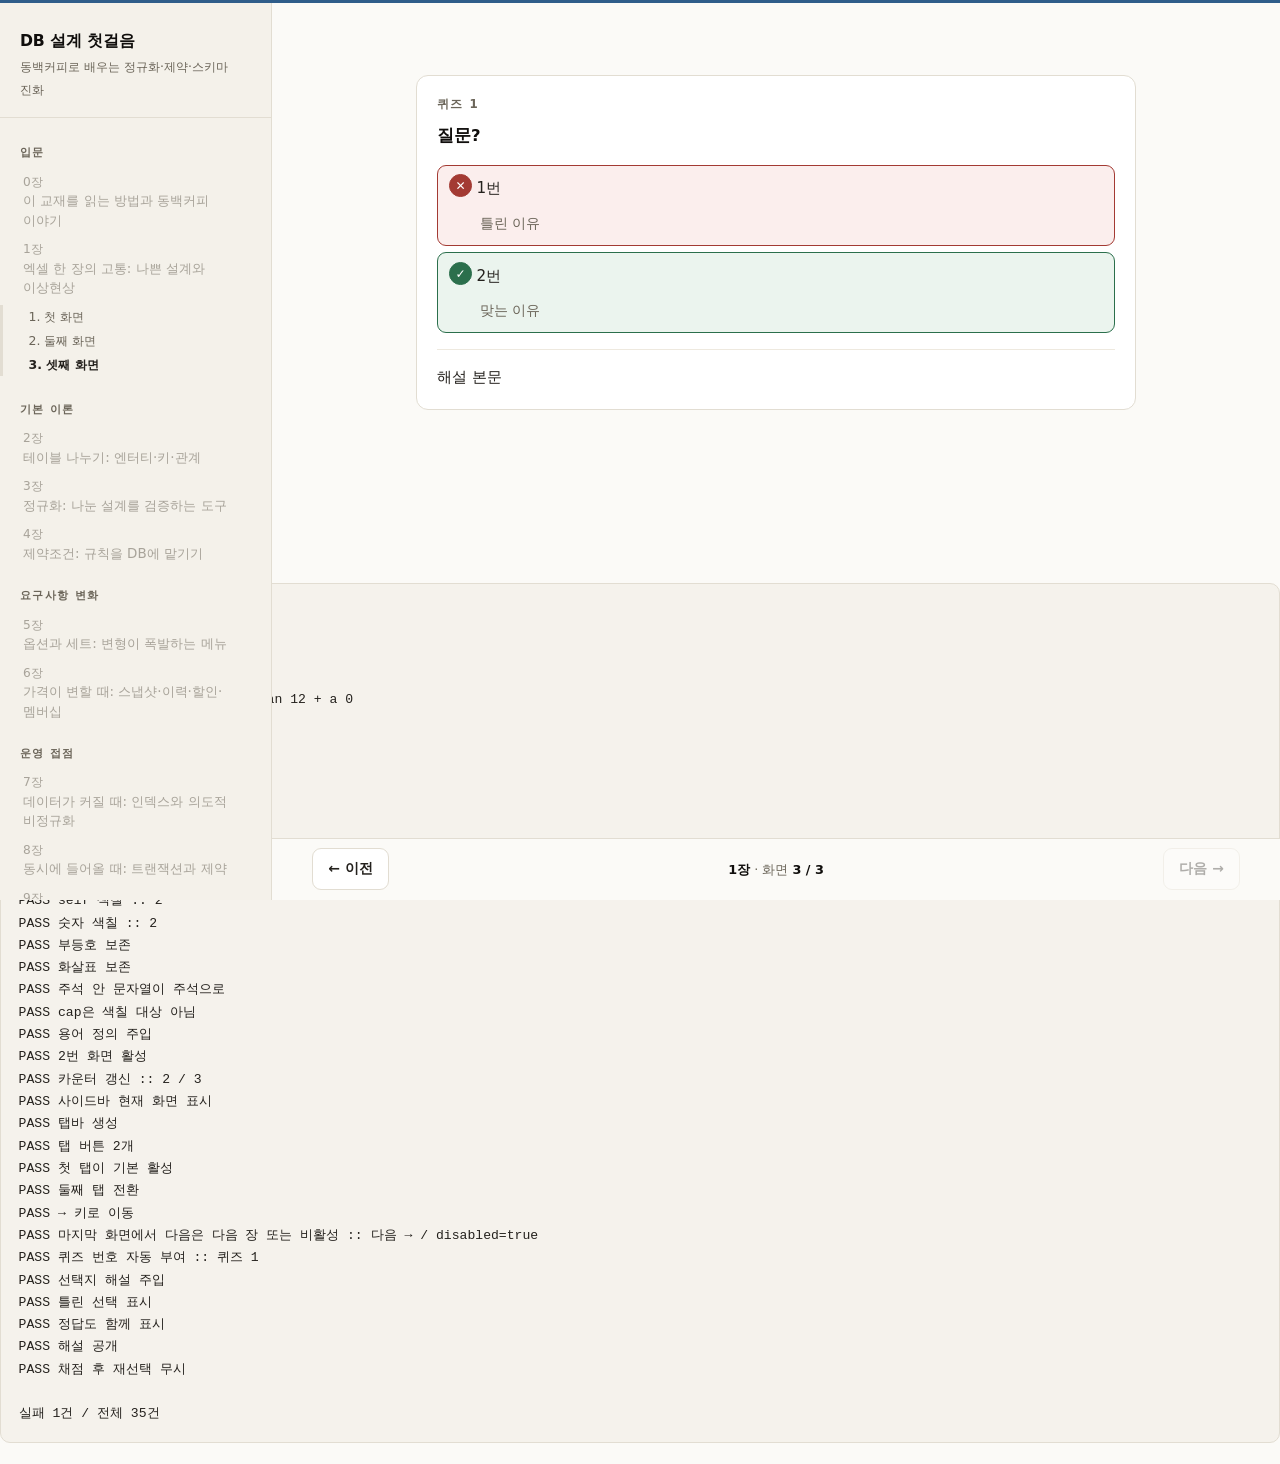
==== authoring/_smoke.html @ 300b26ea "교재 골격 추가와 3장 요약표 계획 반영 - docs/assets: textbook-html 런타임. book.js 다섯 블록을 교재에 맞게 수정   (제목, 목차 BOOK, 진도" ====
<!DOCTYPE html>
<html lang="ko" data-chapter="ch01">
<head>
<meta charset="utf-8">
<title>smoke — 런타임 점검</title>
<link rel="stylesheet" href="../docs/assets/book.css">
</head>
<body>
<main id="book"><div class="inner">
  <section class="screen" data-title="첫 화면">
    <h1>첫 화면</h1>
    <p>점선 용어 <span class="term" data-term="_smoke">용어</span> 확인.</p>
<pre><span class="cap"># cap.py</span><code>def place(self, x: int) -&gt; None:
    # 주석 "가짜문자열" 아님
    if x &lt; 3000:
        raise ValueError("안됨")
    self.total = 1_000
</code></pre>
  </section>
  <section class="screen" data-title="둘째 화면">
    <h2>둘째</h2>
    <div class="tabs">
      <div class="tab" data-label="Before"><p>before 내용</p></div>
      <div class="tab" data-label="After"><p>after 내용</p></div>
    </div>
  </section>
  <section class="screen" data-title="셋째 화면">
    <div class="quiz" data-answer="2">
      <p class="q">질문?</p>
      <ol class="options">
        <li data-why="틀린 이유">1번</li>
        <li data-why="맞는 이유">2번</li>
      </ol>
      <div class="explain"><p>해설 본문</p></div>
    </div>
  </section>
</div></main>
<script src="../docs/assets/book.js"></script>
<script>
window.addEventListener('load', function () {
  var out = [];
  function ok(name, cond, extra) { out.push((cond ? 'PASS ' : 'FAIL ') + name + (extra ? ' :: ' + extra : '')); }

  var screens = document.querySelectorAll('.screen');
  var toc = document.getElementById('toc');
  var nav = document.getElementById('nav');

  ok('사이드바 생성', !!toc);
  ok('목차에 장이 나열됨', toc && toc.querySelectorAll('.ch').length >= 1, toc ? toc.querySelectorAll('.ch').length + '개' : '-');
  ok('현재 장 표시', !!toc.querySelector('a.ch.here'));
  ok('화면 목차 3개', toc.querySelectorAll('ol.screens > li').length === 3);
  ok('집필 전 장은 링크가 아님', toc.querySelectorAll('span.ch').length + toc.querySelectorAll('a.ch').length === toc.querySelectorAll('.ch').length, 'span ' + toc.querySelectorAll('span.ch').length + ' + a ' + toc.querySelectorAll('a.ch').length);

  ok('첫 화면만 활성', screens[0].classList.contains('is-active') && !screens[1].classList.contains('is-active'));
  ok('화면 카운터', nav.querySelector('.cnt').textContent === '1 / 3', nav.querySelector('.cnt').textContent);
  ok('진행률 33%', document.querySelector('#progress > i').style.width.indexOf('33.3') === 0, document.querySelector('#progress > i').style.width);
  ok('첫 화면의 이전 버튼', /^←/.test(nav.querySelector('#prev').textContent), nav.querySelector('#prev').textContent);

  // 코드 하이라이팅
  var code = document.querySelector('pre > code');
  ok('키워드 색칠', code.querySelectorAll('.tok-kw').length >= 3, code.querySelectorAll('.tok-kw').length);
  ok('주석 색칠', code.querySelectorAll('.tok-com').length === 1, code.querySelectorAll('.tok-com').length);
  ok('문자열 색칠', code.querySelectorAll('.tok-str').length === 1, code.querySelectorAll('.tok-str').length);
  ok('def 이름 색칠', code.querySelector('.tok-fn') && code.querySelector('.tok-fn').textContent === 'place');
  ok('self 색칠', code.querySelectorAll('.tok-self').length === 2, code.querySelectorAll('.tok-self').length);
  ok('숫자 색칠', code.querySelectorAll('.tok-num').length >= 2, code.querySelectorAll('.tok-num').length);
  ok('부등호 보존', code.textContent.indexOf('x < 3000') > -1);
  ok('화살표 보존', code.textContent.indexOf('-> None') > -1);
  ok('주석 안 문자열이 주석으로', code.querySelector('.tok-com').textContent.indexOf('가짜문자열') > -1);
  ok('cap은 색칠 대상 아님', document.querySelector('pre > .cap').querySelectorAll('span').length === 0);

  // 용어 툴팁
  var term = document.querySelector('.term');
  ok('용어 정의 주입', (term.getAttribute('data-def') || '').indexOf('스모크 점검용') > -1);

  // 다음 화면 이동
  nav.querySelector('#next').click();
  ok('2번 화면 활성', screens[1].classList.contains('is-active') && !screens[0].classList.contains('is-active'));
  ok('카운터 갱신', nav.querySelector('.cnt').textContent === '2 / 3', nav.querySelector('.cnt').textContent);
  ok('사이드바 현재 화면 표시', toc.querySelectorAll('ol.screens > li')[1].classList.contains('on'));

  // 탭
  var tabs = document.querySelector('.tabs');
  ok('탭바 생성', !!tabs.querySelector('.tabbar'));
  ok('탭 버튼 2개', tabs.querySelectorAll('.tabbar button').length === 2);
  ok('첫 탭이 기본 활성', tabs.querySelectorAll('.tab')[0].classList.contains('on'));
  tabs.querySelectorAll('.tabbar button')[1].click();
  ok('둘째 탭 전환', tabs.querySelectorAll('.tab')[1].classList.contains('on') && !tabs.querySelectorAll('.tab')[0].classList.contains('on'));

  // 키보드
  document.dispatchEvent(new KeyboardEvent('keydown', { key: 'ArrowRight', bubbles: true }));
  ok('→ 키로 이동', screens[2].classList.contains('is-active'));
  ok('마지막 화면에서 다음은 다음 장 또는 비활성', nav.querySelector('#next').disabled || nav.querySelector('#next').textContent !== '다음 →', nav.querySelector('#next').textContent + ' / disabled=' + nav.querySelector('#next').disabled);

  // 퀴즈 (틀린 답 선택)
  var quiz = document.querySelector('.quiz');
  var opts = quiz.querySelectorAll('ol.options > li');
  ok('퀴즈 번호 자동 부여', quiz.querySelector('.qn').textContent === '퀴즈 1', quiz.querySelector('.qn').textContent);
  ok('선택지 해설 주입', opts[0].querySelector('.why').textContent === '틀린 이유');
  opts[0].click();
  ok('틀린 선택 표시', opts[0].classList.contains('pick-bad'));
  ok('정답도 함께 표시', opts[1].classList.contains('pick-good'));
  ok('해설 공개', quiz.classList.contains('done'));
  opts[1].click();
  ok('채점 후 재선택 무시', !opts[1].classList.contains('picked') || opts[1].classList.contains('pick-good'));

  var box = document.createElement('pre');
  box.id = 'test-out';
  box.textContent = out.join('\n') + '\n\n실패 ' + out.filter(function (l) { return l.indexOf('FAIL') === 0; }).length + '건 / 전체 ' + out.length + '건';
  document.body.appendChild(box);
});
</script>
</body>
</html>
---- docs/assets/book.css ----
/* 학습 교재 공통 스타일 — textbook-html 스킬 동봉본
   - 외부 폰트/CDN 의존 없음 (file:// 로 열려야 한다)
   - 라이트/다크 자동 전환
   - 교재마다 고칠 것이 없다. 색을 바꾸려면 아래 :root 변수만 만진다. */

:root {
  --bg: #fbfaf7;
  --bg-soft: #f4f1ea;
  --card: #ffffff;
  --fg: #24211d;
  --fg-strong: #100e0c;
  --muted: #6b6559;
  --rule: #e2ddd2;
  --rule-soft: #eee9df;
  --accent: #2f5d8a;
  --accent-bg: #eaf1f8;
  --warn: #a8571b;
  --warn-bg: #fbf1e6;
  --good: #2b6f4c;
  --good-bg: #ebf4ee;
  --bad: #a33a33;
  --bad-bg: #fbeeed;
  --code-bg: #f5f2ec;
  --code-fg: #2b2721;
  --shadow: 0 1px 2px rgba(0,0,0,.05), 0 8px 24px rgba(0,0,0,.05);

  --c-kw: #9c2f6f;
  --c-str: #2f6f4a;
  --c-com: #8d8579;
  --c-num: #a8571b;
  --c-fn: #2f5d8a;
  --c-dec: #7a5aa8;
  --c-self: #a33a33;
  --hl-bg: rgba(168,87,27,.16);

  --sidebar: 17rem;
  --measure: 45rem;
}

@media (prefers-color-scheme: dark) {
  :root {
    --bg: #16171a;
    --bg-soft: #1b1d21;
    --card: #1e2024;
    --fg: #e3e0da;
    --fg-strong: #f5f3ef;
    --muted: #9b968d;
    --rule: #2e3237;
    --rule-soft: #262a2e;
    --accent: #7fb3e0;
    --accent-bg: #1b2a38;
    --warn: #dda15e;
    --warn-bg: #322a1e;
    --good: #7ac496;
    --good-bg: #1d2c24;
    --bad: #e08b84;
    --bad-bg: #33211f;
    --code-bg: #191b1e;
    --code-fg: #d8d5cf;
    --shadow: 0 1px 2px rgba(0,0,0,.3), 0 8px 24px rgba(0,0,0,.3);

    --c-kw: #e089b8;
    --c-str: #8fcfa5;
    --c-com: #7d7a72;
    --c-num: #dda15e;
    --c-fn: #8fbce8;
    --c-dec: #bfa2e8;
    --c-self: #e08b84;
    --hl-bg: rgba(221,161,94,.20);
  }
}

* { box-sizing: border-box; }

html { scroll-behavior: smooth; }

body {
  margin: 0;
  background: var(--bg);
  color: var(--fg);
  font-family: "Segoe UI", -apple-system, "Malgun Gothic", "맑은 고딕", system-ui, sans-serif;
  font-size: 16.5px;
  line-height: 1.85;
  word-break: keep-all;
  overflow-wrap: break-word;
  -webkit-font-smoothing: antialiased;
}

/* ── 진행률 바 ─────────────────────────────────────── */
#progress {
  position: fixed; top: 0; left: 0; right: 0; height: 3px;
  background: var(--rule-soft); z-index: 50;
}
#progress > i {
  display: block; height: 100%; width: 0;
  background: var(--accent); transition: width .25s ease;
}

/* ── 사이드바 목차 ─────────────────────────────────── */
#toc {
  position: fixed; top: 0; bottom: 0; left: 0; width: var(--sidebar);
  background: var(--bg-soft); border-right: 1px solid var(--rule);
  overflow-y: auto; padding: 1.6rem 0 3rem; z-index: 40;
}
#toc .brand {
  display: block; padding: 0 1.25rem 1rem; margin-bottom: .5rem;
  border-bottom: 1px solid var(--rule); text-decoration: none; color: inherit;
}
#toc .brand b { display: block; font-size: .98rem; letter-spacing: -.01em; }
#toc .brand span { display: block; font-size: .78rem; color: var(--muted); }
#toc .part {
  padding: 1.1rem 1.25rem .25rem; font-size: .7rem; font-weight: 700;
  letter-spacing: .12em; color: var(--muted); text-transform: uppercase;
}
#toc a.ch, #toc span.ch {
  display: block; padding: .34rem 1.25rem .34rem 1.25rem;
  font-size: .84rem; line-height: 1.45; text-decoration: none;
  color: var(--fg); border-left: 3px solid transparent;
}
#toc a.ch:hover { background: var(--card); }
#toc a.ch.here { border-left-color: var(--accent); background: var(--card); font-weight: 700; }
#toc span.ch { color: var(--muted); opacity: .55; cursor: default; }
#toc .ch em { font-style: normal; color: var(--muted); font-size: .76rem; display: block; }
#toc a.ch.here em { color: var(--accent); }
#toc .ch .tick { color: var(--good); font-weight: 700; }
#toc ol.screens {
  list-style: none; margin: .1rem 0 .4rem; padding: 0 1.25rem 0 1.6rem;
  border-left: 3px solid var(--rule);
}
#toc ol.screens li { margin: 0; }
#toc ol.screens button {
  display: block; width: 100%; text-align: left; background: none; border: 0;
  padding: .2rem 0; font: inherit; font-size: .78rem; line-height: 1.4;
  color: var(--muted); cursor: pointer;
}
#toc ol.screens button:hover { color: var(--accent); }
#toc ol.screens li.on button { color: var(--fg); font-weight: 700; }

#toc-toggle {
  display: none; position: fixed; top: .7rem; left: .7rem; z-index: 60;
  background: var(--card); color: var(--fg); border: 1px solid var(--rule);
  border-radius: 8px; width: 2.4rem; height: 2.4rem; font-size: 1.1rem;
  cursor: pointer; box-shadow: var(--shadow);
}

/* ── 본문 ──────────────────────────────────────────── */
#book {
  margin-left: var(--sidebar);
  padding: 3.2rem 2.5rem 8rem;
  display: flex; justify-content: center;
}
#book > .inner { width: 100%; max-width: var(--measure); }

.screen { display: none; animation: fade .22s ease; }
.screen.is-active { display: block; }
@keyframes fade { from { opacity: 0; transform: translateY(4px); } to { opacity: 1; transform: none; } }

.kicker {
  font-size: .74rem; font-weight: 700; letter-spacing: .14em;
  text-transform: uppercase; color: var(--accent); margin: 0 0 .5rem;
}

h1 {
  font-size: 1.95rem; line-height: 1.3; letter-spacing: -.02em;
  margin: .2rem 0 1.2rem; color: var(--fg-strong); font-weight: 800;
}
h2 {
  font-size: 1.42rem; line-height: 1.4; letter-spacing: -.015em;
  margin: 0 0 1rem; color: var(--fg-strong); font-weight: 800;
}
h3 {
  font-size: 1.06rem; margin: 2rem 0 .6rem; color: var(--fg-strong);
  font-weight: 700; letter-spacing: -.01em;
}
h2 + h3 { margin-top: 1.4rem; }

p { margin: 0 0 1.1rem; }
.lead { font-size: 1.1rem; color: var(--muted); margin-bottom: 1.6rem; }
strong, b { color: var(--fg-strong); font-weight: 700; }
a { color: var(--accent); }

ul, ol { margin: 0 0 1.1rem; padding-left: 1.4rem; }
li { margin: .3rem 0; }
li > ul, li > ol { margin: .3rem 0; }

hr { border: 0; border-top: 1px solid var(--rule); margin: 2rem 0; }

blockquote {
  margin: 1.4rem 0; padding: .2rem 0 .2rem 1.2rem;
  border-left: 3px solid var(--rule); color: var(--muted);
}
blockquote p:last-child { margin-bottom: 0; }

/* 대화 재현 */
.dialog { margin: 1.4rem 0; }
.dialog .line { display: flex; gap: .75rem; margin: .5rem 0; }
.dialog .who {
  flex: 0 0 5.2rem; text-align: right; font-size: .82rem;
  font-weight: 700; color: var(--accent); padding-top: .18rem;
}
.dialog .say {
  background: var(--card); border: 1px solid var(--rule); border-radius: 10px;
  padding: .5rem .8rem; font-size: .95rem; flex: 1;
}
.dialog .say p { margin: 0; }

/* 강조 상자 */
.box {
  margin: 1.5rem 0; padding: 1rem 1.15rem; border-radius: 10px;
  border: 1px solid var(--rule); background: var(--card);
  font-size: .96rem;
}
.box > :last-child { margin-bottom: 0; }
.box .box-t {
  font-size: .76rem; font-weight: 700; letter-spacing: .1em;
  text-transform: uppercase; margin: 0 0 .45rem; color: var(--muted);
}
.box.note { border-left: 4px solid var(--accent); background: var(--accent-bg); }
.box.note .box-t { color: var(--accent); }
.box.warn { border-left: 4px solid var(--warn); background: var(--warn-bg); }
.box.warn .box-t { color: var(--warn); }
.box.good { border-left: 4px solid var(--good); background: var(--good-bg); }
.box.good .box-t { color: var(--good); }
.box.bad  { border-left: 4px solid var(--bad); background: var(--bad-bg); }
.box.bad .box-t { color: var(--bad); }

/* "9장에서 다시 볼 문제" 표시 */
.later {
  display: inline-flex; align-items: center; gap: .35rem;
  font-size: .78rem; font-weight: 700; color: var(--warn);
  background: var(--warn-bg); border: 1px dashed var(--warn);
  border-radius: 999px; padding: .1rem .6rem; white-space: nowrap;
}

/* 접히는 상자 */
details.fold {
  margin: 1.4rem 0; border: 1px solid var(--rule); border-radius: 10px;
  background: var(--card); overflow: hidden;
}
details.fold > summary {
  cursor: pointer; padding: .7rem 1rem; font-size: .9rem; font-weight: 700;
  color: var(--accent); list-style: none; display: flex; gap: .5rem; align-items: center;
}
details.fold > summary::-webkit-details-marker { display: none; }
details.fold > summary::before { content: "▸"; font-size: .8rem; }
details.fold[open] > summary::before { content: "▾"; }
details.fold > summary:hover { background: var(--bg-soft); }
details.fold .fold-body { padding: 0 1rem 1rem; font-size: .95rem; border-top: 1px solid var(--rule-soft); padding-top: .9rem; }
details.fold .fold-body > :last-child { margin-bottom: 0; }
details.fold.answer > summary { color: var(--good); }

/* 코드 */
pre {
  margin: 1.3rem 0; padding: 1rem 1.1rem; background: var(--code-bg);
  border: 1px solid var(--rule); border-radius: 10px;
  overflow-x: auto; font-size: .82rem; line-height: 1.7;
}
pre code, code {
  font-family: Consolas, "D2Coding", "Cascadia Mono", ui-monospace, monospace;
  color: var(--code-fg);
}
:not(pre) > code {
  background: var(--code-bg); border: 1px solid var(--rule-soft);
  border-radius: 5px; padding: .05em .35em; font-size: .88em;
  word-break: keep-all; overflow-wrap: break-word;
}
pre .cap {
  display: block; font-family: inherit; color: var(--muted);
  font-size: .95em; margin-bottom: .5rem;
}
.tok-kw { color: var(--c-kw); }
.tok-str { color: var(--c-str); }
.tok-com { color: var(--c-com); font-style: italic; }
.tok-num { color: var(--c-num); }
.tok-fn { color: var(--c-fn); font-weight: 600; }
.tok-dec { color: var(--c-dec); }
.tok-self { color: var(--c-self); }
.hl { background: var(--hl-bg); border-radius: 3px; padding: .05em .2em; font-weight: 700; }

/* 코드 해설: 번호 붙은 주석 목록 */
ol.notes {
  list-style: none; padding-left: 0; counter-reset: note; margin: 1rem 0 1.5rem;
}
ol.notes > li {
  counter-increment: note; position: relative;
  padding-left: 2.2rem; margin: .6rem 0; font-size: .95rem;
}
ol.notes > li::before {
  content: counter(note); position: absolute; left: 0; top: .28rem;
  width: 1.55rem; height: 1.55rem; border-radius: 50%;
  background: var(--accent-bg); color: var(--accent); border: 1px solid var(--accent);
  display: grid; place-items: center; font-size: .72rem; font-weight: 700;
}
ol.notes .ln {
  display: inline-block; min-width: 3.6rem; font-weight: 700; color: var(--accent);
  font-family: Consolas, "D2Coding", ui-monospace, monospace; font-size: .84rem;
}
ol.notes > li > p { margin: .2rem 0 0; }
ol.notes > li > p:first-child { margin-top: 0; }

figure.code-cap { margin: 1.3rem 0; }
figure.code-cap pre { margin: 0 0 .4rem; }
figure.code-cap figcaption { font-size: .82rem; color: var(--muted); text-align: left; }

/* Before / After 탭 */
.tabs { margin: 1.4rem 0; border: 1px solid var(--rule); border-radius: 10px; overflow: hidden; }
.tabs .tabbar { display: flex; background: var(--bg-soft); border-bottom: 1px solid var(--rule); }
.tabs .tabbar button {
  flex: 1; padding: .6rem .8rem; background: none; border: 0; cursor: pointer;
  font: inherit; font-size: .85rem; font-weight: 700; color: var(--muted);
  border-bottom: 2px solid transparent;
}
.tabs .tabbar button.on { color: var(--accent); border-bottom-color: var(--accent); background: var(--card); }
.tabs .tab { display: none; padding: .1rem 1rem 1rem; }
.tabs .tab.on { display: block; }
.tabs .tab pre { background: transparent; border: 0; padding: 1rem 0 0; }

/* 표 */
.table-wrap { overflow-x: auto; margin: 1.4rem 0; }
table { border-collapse: collapse; width: 100%; font-size: .9rem; }
th, td { border: 1px solid var(--rule); padding: .5rem .7rem; text-align: left; vertical-align: top; }
th { background: var(--bg-soft); font-weight: 700; color: var(--fg-strong); }

/* 용어 툴팁 */
.term {
  border-bottom: 1px dashed var(--accent); cursor: help;
  position: relative; font-weight: 600;
}
.term::after {
  content: attr(data-def);
  position: absolute; left: 0; top: calc(100% + .4rem); z-index: 30;
  width: max-content; max-width: 20rem;
  background: var(--fg-strong); color: var(--bg);
  font-size: .8rem; font-weight: 400; line-height: 1.6;
  padding: .5rem .7rem; border-radius: 8px;
  opacity: 0; pointer-events: none; transition: opacity .15s;
  box-shadow: var(--shadow); white-space: normal;
}
.term:hover::after, .term:focus::after { opacity: 1; }

/* 다이어그램 */
figure.fig { margin: 1.6rem 0; text-align: center; }
figure.fig svg { max-width: 100%; height: auto; }
figure.fig figcaption { font-size: .82rem; color: var(--muted); margin-top: .5rem; }
.svg-fg { fill: var(--fg); }
.svg-muted { fill: var(--muted); }
.svg-line { stroke: var(--rule); fill: none; }

/* 핵심 요약 / 과제 */
.summary { margin: 2rem 0 1.5rem; padding: 1.1rem 1.25rem; border-radius: 12px;
  background: var(--bg-soft); border: 1px solid var(--rule); }
.summary h3 { margin: 0 0 .6rem; font-size: .95rem; }
.summary ol { margin: 0; padding-left: 1.3rem; font-size: .96rem; }

.task { margin: 1.6rem 0; padding: 1.1rem 1.25rem; border-radius: 12px;
  border: 2px solid var(--accent); background: var(--card); }
.task h3 { margin: 0 0 .5rem; font-size: .98rem; color: var(--accent); }
.task > :last-child { margin-bottom: 0; }

/* 퀴즈 */
.quiz {
  margin: 1.5rem 0; padding: 1.1rem 1.25rem; border-radius: 12px;
  border: 1px solid var(--rule); background: var(--card);
}
.quiz .qn { font-size: .74rem; font-weight: 700; letter-spacing: .12em;
  text-transform: uppercase; color: var(--muted); margin: 0 0 .35rem; }
.quiz .q { font-weight: 700; color: var(--fg-strong); margin: 0 0 .8rem; }
.quiz ol.options { list-style: none; margin: 0; padding: 0; counter-reset: opt; }
.quiz ol.options li {
  counter-increment: opt; margin: .4rem 0; padding: .55rem .8rem .55rem 2.4rem;
  border: 1px solid var(--rule); border-radius: 9px; cursor: pointer;
  position: relative; font-size: .95rem; background: var(--bg);
  transition: background .12s, border-color .12s;
}
.quiz ol.options li::before {
  content: counter(opt); position: absolute; left: .7rem; top: .55rem;
  width: 1.3rem; height: 1.3rem; border-radius: 50%; background: var(--bg-soft);
  border: 1px solid var(--rule); font-size: .76rem; font-weight: 700;
  display: grid; place-items: center; color: var(--muted);
}
.quiz ol.options li:hover { border-color: var(--accent); }
.quiz.done ol.options li { cursor: default; }
.quiz.done ol.options li:hover { border-color: var(--rule); }
.quiz ol.options li.pick-good { border-color: var(--good); background: var(--good-bg); }
.quiz ol.options li.pick-good::before { content: "✓"; background: var(--good); color: #fff; border-color: var(--good); }
.quiz ol.options li.pick-bad { border-color: var(--bad); background: var(--bad-bg); }
.quiz ol.options li.pick-bad::before { content: "✕"; background: var(--bad); color: #fff; border-color: var(--bad); }
.quiz .why {
  display: none; margin-top: .45rem; padding-left: .2rem;
  font-size: .88rem; color: var(--muted);
}
.quiz ol.options li.picked .why { display: block; }
.quiz .explain {
  display: none; margin-top: 1rem; padding-top: .9rem;
  border-top: 1px solid var(--rule-soft); font-size: .93rem;
}
.quiz.done .explain { display: block; }
.quiz .explain > :last-child { margin-bottom: 0; }
.quiz .explain b.lbl { color: var(--accent); }

/* 표지 (index.html) */
.cover { max-width: 52rem; margin: 0 auto; padding: 4rem 2rem 6rem; }
.cover .title { font-size: 2.7rem; line-height: 1.2; letter-spacing: -.03em;
  font-weight: 800; color: var(--fg-strong); margin: 0 0 .6rem; }
.cover .sub { font-size: 1.15rem; color: var(--muted); margin: 0 0 2rem; }
.cover .resume {
  display: inline-block; background: var(--accent); color: #fff;
  padding: .7rem 1.4rem; border-radius: 10px; text-decoration: none;
  font-weight: 700; font-size: .95rem;
}
.cover .resume:hover { filter: brightness(1.08); }
.toc-list { list-style: none; padding: 0; margin: 1rem 0 0; }
.toc-list > li { border-top: 1px solid var(--rule); }
.toc-list > li:last-child { border-bottom: 1px solid var(--rule); }
.toc-list a, .toc-list .off {
  display: flex; gap: 1rem; align-items: baseline;
  padding: .8rem .4rem; text-decoration: none; color: var(--fg);
}
.toc-list a:hover { background: var(--bg-soft); }
.toc-list .off { color: var(--muted); opacity: .5; }
.toc-list .n { flex: 0 0 3.2rem; font-size: .82rem; font-weight: 700; color: var(--muted); }
.toc-list .t { flex: 1; font-weight: 600; }
.toc-list .meta { font-size: .78rem; color: var(--muted); white-space: nowrap; }
.toc-list .tick { color: var(--good); font-weight: 700; }
.parts { font-size: .72rem; font-weight: 700; letter-spacing: .14em;
  text-transform: uppercase; color: var(--muted); margin: 2rem 0 .3rem; }
.track-grid { display: grid; gap: .9rem; grid-template-columns: repeat(auto-fit, minmax(9.5rem, 1fr)); margin: 1.2rem 0; }
.track {
  border: 1px solid var(--rule); border-radius: 12px; padding: .9rem 1rem;
  background: var(--card); font-size: .9rem;
}
.track.pick { border-color: var(--accent); border-width: 2px; }
.track h4 { margin: 0 0 .2rem; font-size: .95rem; }
.track .big { font-size: 1.5rem; font-weight: 800; color: var(--accent); line-height: 1.2; }
.track p { margin: .3rem 0 0; color: var(--muted); font-size: .84rem; }

/* 하단 내비게이션 */
#nav {
  position: fixed; bottom: 0; left: var(--sidebar); right: 0; z-index: 45;
  display: flex; align-items: center; justify-content: space-between;
  gap: 1rem; padding: .6rem 2.5rem;
  background: var(--bg);
  border-top: 1px solid var(--rule);
}
#nav button {
  background: var(--card); color: var(--fg); border: 1px solid var(--rule);
  border-radius: 9px; padding: .45rem .95rem; font: inherit; font-size: .87rem;
  font-weight: 600; cursor: pointer; white-space: nowrap;
}
#nav button:hover:not(:disabled) { border-color: var(--accent); color: var(--accent); }
#nav button:disabled { opacity: .35; cursor: default; }
#nav .where { font-size: .8rem; color: var(--muted); text-align: center; }
#nav .where b { color: var(--fg-strong); }

/* 장 끝 이동 */
.chapter-end { margin-top: 2.5rem; padding-top: 1.5rem; border-top: 1px solid var(--rule);
  display: flex; justify-content: space-between; gap: 1rem; flex-wrap: wrap; }
.chapter-end a {
  display: block; padding: .7rem 1.1rem; border: 1px solid var(--rule);
  border-radius: 10px; text-decoration: none; font-size: .9rem; background: var(--card);
}
.chapter-end a:hover { border-color: var(--accent); }
.chapter-end a span { display: block; font-size: .74rem; color: var(--muted); }

@media (max-width: 900px) {
  #toc { transform: translateX(-100%); transition: transform .2s ease; }
  body.toc-open #toc { transform: none; }
  #toc-toggle { display: block; }
  #book { margin-left: 0; padding: 4rem 1.1rem 7rem; }
  #nav { left: 0; padding: .5rem 1rem; }
  h1 { font-size: 1.6rem; }
  h2 { font-size: 1.25rem; }
}

@media print {
  #toc, #nav, #progress, #toc-toggle { display: none !important; }
  #book { margin: 0; padding: 0; }
  .screen { display: block !important; page-break-after: always; }
  details.fold { open: true; }
  details.fold .fold-body { display: block !important; }
  body { font-size: 11pt; }
}
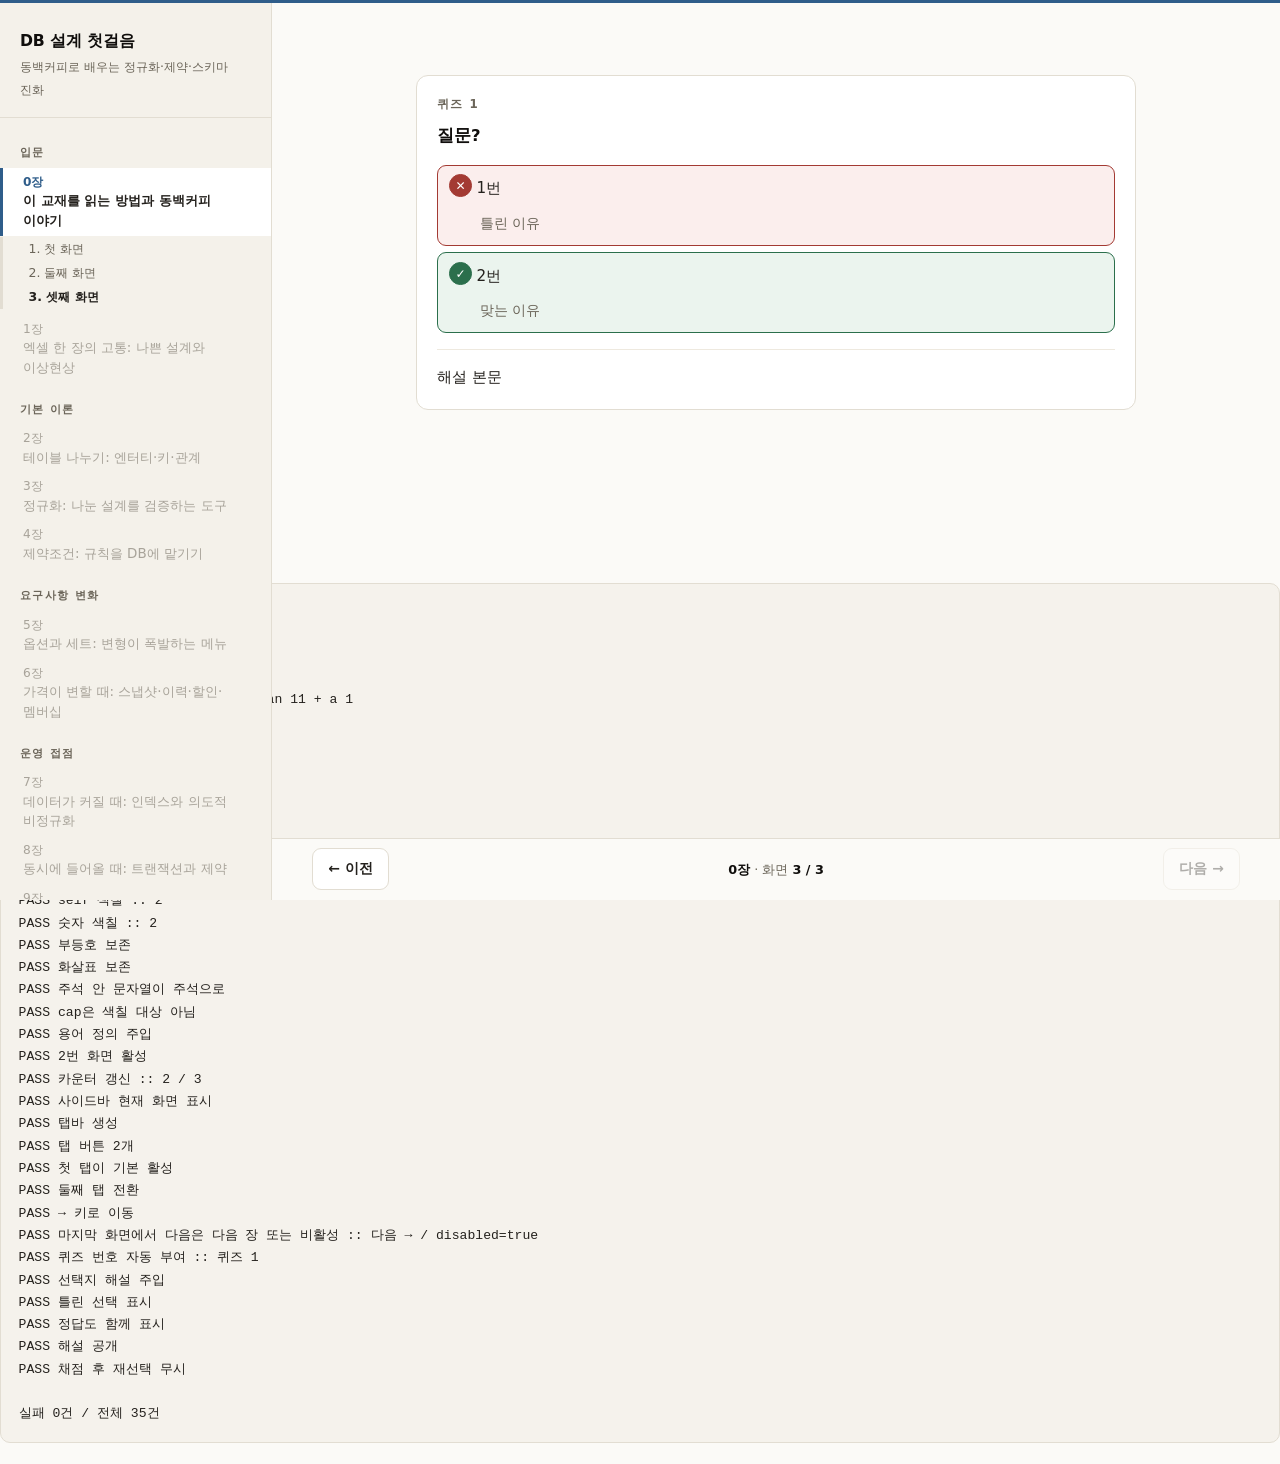
==== commit e8cc25dd: "0장 집필: 교재 소개, 동백커피, DB 개념 지도, 최소 SQL - docs/ch00.html: 8화면 (교재 소개, 동백커피, DB 개념 지도, 표 읽기,   SQL 1~3, " ====
--- a/authoring/_smoke.html
+++ b/authoring/_smoke.html
@@ -1,5 +1,5 @@
 <!DOCTYPE html>
-<html lang="ko" data-chapter="ch01">
+<html lang="ko" data-chapter="ch00">
 <head>
 <meta charset="utf-8">
 <title>smoke — 런타임 점검</title>
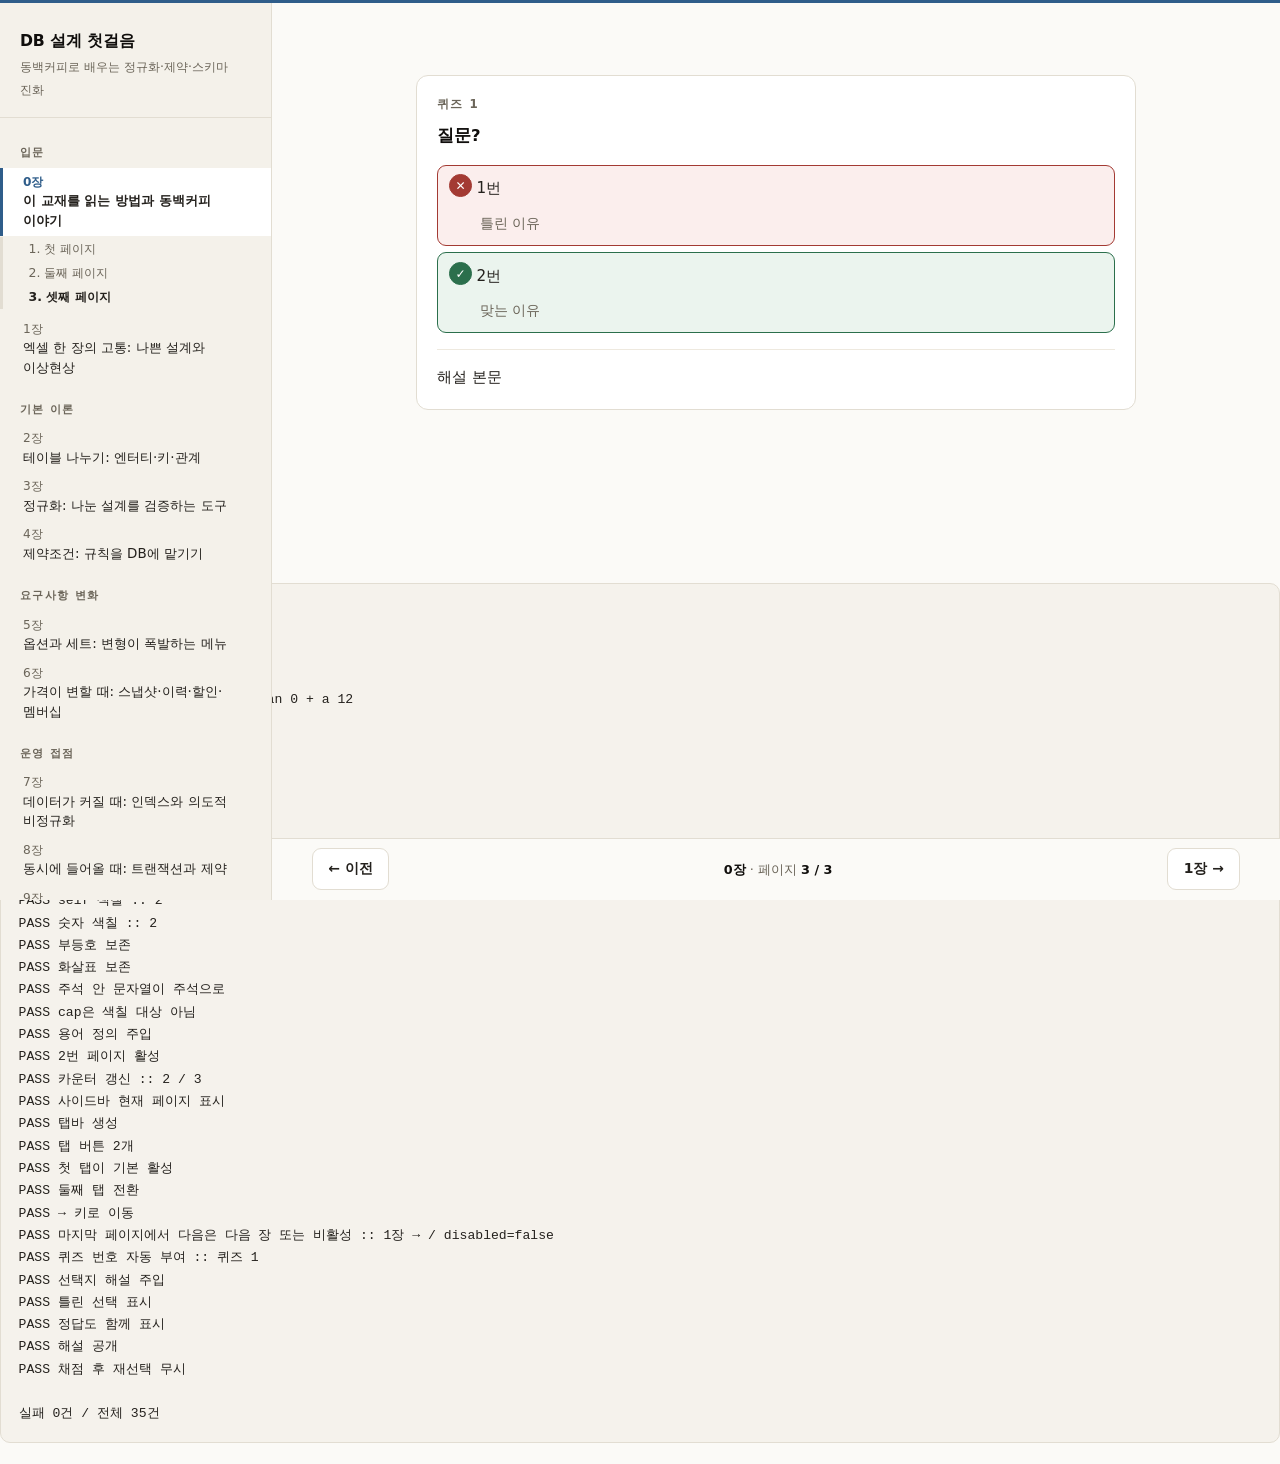
==== commit a3265dca: "교재 안의 단위 명칭을 '화면'에서 '페이지'로 변경 본문·목차·참조 링크 런타임(book.js)·저자용 문서를 textbook-html 1.7.0 기준으로 맞춘다. 키오스크·관리" ====
--- a/authoring/_smoke.html
+++ b/authoring/_smoke.html
@@ -7,8 +7,8 @@
 </head>
 <body>
 <main id="book"><div class="inner">
-  <section class="screen" data-title="첫 화면">
-    <h1>첫 화면</h1>
+  <section class="screen" data-title="첫 페이지">
+    <h1>첫 페이지</h1>
     <p>점선 용어 <span class="term" data-term="_smoke">용어</span> 확인.</p>
 <pre><span class="cap"># cap.py</span><code>def place(self, x: int) -&gt; None:
     # 주석 "가짜문자열" 아님
@@ -17,14 +17,14 @@
     self.total = 1_000
 </code></pre>
   </section>
-  <section class="screen" data-title="둘째 화면">
+  <section class="screen" data-title="둘째 페이지">
     <h2>둘째</h2>
     <div class="tabs">
       <div class="tab" data-label="Before"><p>before 내용</p></div>
       <div class="tab" data-label="After"><p>after 내용</p></div>
     </div>
   </section>
-  <section class="screen" data-title="셋째 화면">
+  <section class="screen" data-title="셋째 페이지">
     <div class="quiz" data-answer="2">
       <p class="q">질문?</p>
       <ol class="options">
@@ -48,13 +48,13 @@
   ok('사이드바 생성', !!toc);
   ok('목차에 장이 나열됨', toc && toc.querySelectorAll('.ch').length >= 1, toc ? toc.querySelectorAll('.ch').length + '개' : '-');
   ok('현재 장 표시', !!toc.querySelector('a.ch.here'));
-  ok('화면 목차 3개', toc.querySelectorAll('ol.screens > li').length === 3);
+  ok('페이지 목차 3개', toc.querySelectorAll('ol.screens > li').length === 3);
   ok('집필 전 장은 링크가 아님', toc.querySelectorAll('span.ch').length + toc.querySelectorAll('a.ch').length === toc.querySelectorAll('.ch').length, 'span ' + toc.querySelectorAll('span.ch').length + ' + a ' + toc.querySelectorAll('a.ch').length);
 
-  ok('첫 화면만 활성', screens[0].classList.contains('is-active') && !screens[1].classList.contains('is-active'));
-  ok('화면 카운터', nav.querySelector('.cnt').textContent === '1 / 3', nav.querySelector('.cnt').textContent);
+  ok('첫 페이지만 활성', screens[0].classList.contains('is-active') && !screens[1].classList.contains('is-active'));
+  ok('페이지 카운터', nav.querySelector('.cnt').textContent === '1 / 3', nav.querySelector('.cnt').textContent);
   ok('진행률 33%', document.querySelector('#progress > i').style.width.indexOf('33.3') === 0, document.querySelector('#progress > i').style.width);
-  ok('첫 화면의 이전 버튼', /^←/.test(nav.querySelector('#prev').textContent), nav.querySelector('#prev').textContent);
+  ok('첫 페이지의 이전 버튼', /^←/.test(nav.querySelector('#prev').textContent), nav.querySelector('#prev').textContent);
 
   // 코드 하이라이팅
   var code = document.querySelector('pre > code');
@@ -73,11 +73,11 @@
   var term = document.querySelector('.term');
   ok('용어 정의 주입', (term.getAttribute('data-def') || '').indexOf('스모크 점검용') > -1);
 
-  // 다음 화면 이동
+  // 다음 페이지 이동
   nav.querySelector('#next').click();
-  ok('2번 화면 활성', screens[1].classList.contains('is-active') && !screens[0].classList.contains('is-active'));
+  ok('2번 페이지 활성', screens[1].classList.contains('is-active') && !screens[0].classList.contains('is-active'));
   ok('카운터 갱신', nav.querySelector('.cnt').textContent === '2 / 3', nav.querySelector('.cnt').textContent);
-  ok('사이드바 현재 화면 표시', toc.querySelectorAll('ol.screens > li')[1].classList.contains('on'));
+  ok('사이드바 현재 페이지 표시', toc.querySelectorAll('ol.screens > li')[1].classList.contains('on'));
 
   // 탭
   var tabs = document.querySelector('.tabs');
@@ -90,7 +90,7 @@
   // 키보드
   document.dispatchEvent(new KeyboardEvent('keydown', { key: 'ArrowRight', bubbles: true }));
   ok('→ 키로 이동', screens[2].classList.contains('is-active'));
-  ok('마지막 화면에서 다음은 다음 장 또는 비활성', nav.querySelector('#next').disabled || nav.querySelector('#next').textContent !== '다음 →', nav.querySelector('#next').textContent + ' / disabled=' + nav.querySelector('#next').disabled);
+  ok('마지막 페이지에서 다음은 다음 장 또는 비활성', nav.querySelector('#next').disabled || nav.querySelector('#next').textContent !== '다음 →', nav.querySelector('#next').textContent + ' / disabled=' + nav.querySelector('#next').disabled);
 
   // 퀴즈 (틀린 답 선택)
   var quiz = document.querySelector('.quiz');
--- a/docs/assets/book.css
+++ b/docs/assets/book.css
@@ -26,7 +26,7 @@
 
   --c-kw: #9c2f6f;
   --c-str: #2f6f4a;
-  --c-com: #8d8579;
+  --c-com: #746c60;
   --c-num: #a8571b;
   --c-fn: #2f5d8a;
   --c-dec: #7a5aa8;
@@ -61,7 +61,7 @@
 
     --c-kw: #e089b8;
     --c-str: #8fcfa5;
-    --c-com: #7d7a72;
+    --c-com: #918d84;
     --c-num: #dda15e;
     --c-fn: #8fbce8;
     --c-dec: #bfa2e8;
@@ -321,22 +321,44 @@
 th, td { border: 1px solid var(--rule); padding: .5rem .7rem; text-align: left; vertical-align: top; }
 th { background: var(--bg-soft); font-weight: 700; color: var(--fg-strong); }
 
-/* 용어 툴팁 */
+/* 용어 툴팁 — 말풍선은 book.js 가 body 에 붙인 #tip 하나를 화면 안에 맞춰 띄운다
+   (::after 로 띄우면 줄 끝에서 페이지 가로 스크롤이 생기고 표·접힌 상자 안에서 잘린다) */
 .term {
   border-bottom: 1px dashed var(--accent); cursor: help;
-  position: relative; font-weight: 600;
-}
-.term::after {
-  content: attr(data-def);
-  position: absolute; left: 0; top: calc(100% + .4rem); z-index: 30;
-  width: max-content; max-width: 20rem;
+  font-weight: 600;
+}
+.term.rule { font-weight: inherit; border-bottom-style: dotted; }
+#tip {
+  position: fixed; z-index: 70; left: 0; top: 0;
+  max-width: min(22rem, calc(100vw - 1rem));
   background: var(--fg-strong); color: var(--bg);
   font-size: .8rem; font-weight: 400; line-height: 1.6;
   padding: .5rem .7rem; border-radius: 8px;
-  opacity: 0; pointer-events: none; transition: opacity .15s;
-  box-shadow: var(--shadow); white-space: normal;
-}
-.term:hover::after, .term:focus::after { opacity: 1; }
+  box-shadow: var(--shadow); pointer-events: none;
+  display: none;
+}
+#tip.on { display: block; }
+
+/* 페이지 참조 링크 */
+a.xref { text-decoration: underline dotted; text-underline-offset: .2em; cursor: pointer; }
+a.xref:hover { text-decoration-style: solid; }
+
+/* 참조로 이동한 뒤 돌아가기 */
+#xback {
+  position: fixed; z-index: 46; bottom: 4.2rem; left: calc(var(--sidebar) + 1.2rem);
+  display: none; align-items: center; gap: .3rem;
+  background: var(--accent); color: #fff; border-radius: 999px;
+  box-shadow: var(--shadow); font-size: .84rem; font-weight: 700;
+}
+#xback.on { display: inline-flex; }
+#xback a, #xback button {
+  color: inherit; background: none; border: 0; font: inherit; cursor: pointer;
+  text-decoration: none; padding: .45rem .3rem .45rem .9rem;
+}
+#xback button { padding: .45rem .8rem .45rem .2rem; opacity: .8; }
+
+/* 모바일 목차를 열었을 때 본문을 덮는 막 */
+#toc-scrim { display: none; }
 
 /* 다이어그램 */
 figure.fig { margin: 1.6rem 0; text-align: center; }
@@ -463,20 +485,38 @@
 .chapter-end a span { display: block; font-size: .74rem; color: var(--muted); }
 
 @media (max-width: 900px) {
-  #toc { transform: translateX(-100%); transition: transform .2s ease; }
+  #toc { transform: translateX(-100%); transition: transform .2s ease; z-index: 62; }
   body.toc-open #toc { transform: none; }
-  #toc-toggle { display: block; }
-  #book { margin-left: 0; padding: 4rem 1.1rem 7rem; }
-  #nav { left: 0; padding: .5rem 1rem; }
+  body.toc-open #toc-scrim {
+    display: block; position: fixed; inset: 0; z-index: 61; background: rgba(0,0,0,.35);
+  }
+  /* 목차 버튼은 본문 글자를 가리지 않도록 하단 바 왼쪽에 둔다 */
+  #toc-toggle { display: block; top: auto; bottom: .5rem; left: .6rem; width: 2.2rem; height: 2.2rem; z-index: 63; }
+  #book { margin-left: 0; padding: 2rem 1.1rem 7rem; }
+  #nav { left: 0; padding: .5rem 1rem .5rem 3.4rem; }
+  #xback { left: 1rem; }
+  #toc ol.screens button { padding: .45rem 0; }
   h1 { font-size: 1.6rem; }
   h2 { font-size: 1.25rem; }
 }
 
+@media (max-width: 600px) {
+  /* 그림은 줄이지 않고 그림 상자 안에서 가로로 민다 — 줄이면 글자가 6~7px 이 된다 */
+  figure.fig { overflow-x: auto; }
+  figure.fig svg { min-width: 34rem; }
+  /* 3열 이상인 표는 글자가 세로로 쪼개지지 않게 최소 폭을 두고 표 상자 안에서 민다 */
+  .table-wrap table:has(tr > :nth-child(3)) { min-width: 32rem; }
+}
+
+@media (prefers-reduced-motion: reduce) {
+  html { scroll-behavior: auto; }
+  .screen { animation: none; }
+}
+
 @media print {
-  #toc, #nav, #progress, #toc-toggle { display: none !important; }
+  #toc, #nav, #progress, #toc-toggle, #tip, #xback, #toc-scrim { display: none !important; }
   #book { margin: 0; padding: 0; }
   .screen { display: block !important; page-break-after: always; }
-  details.fold { open: true; }
-  details.fold .fold-body { display: block !important; }
+  pre { white-space: pre-wrap; }
   body { font-size: 11pt; }
 }
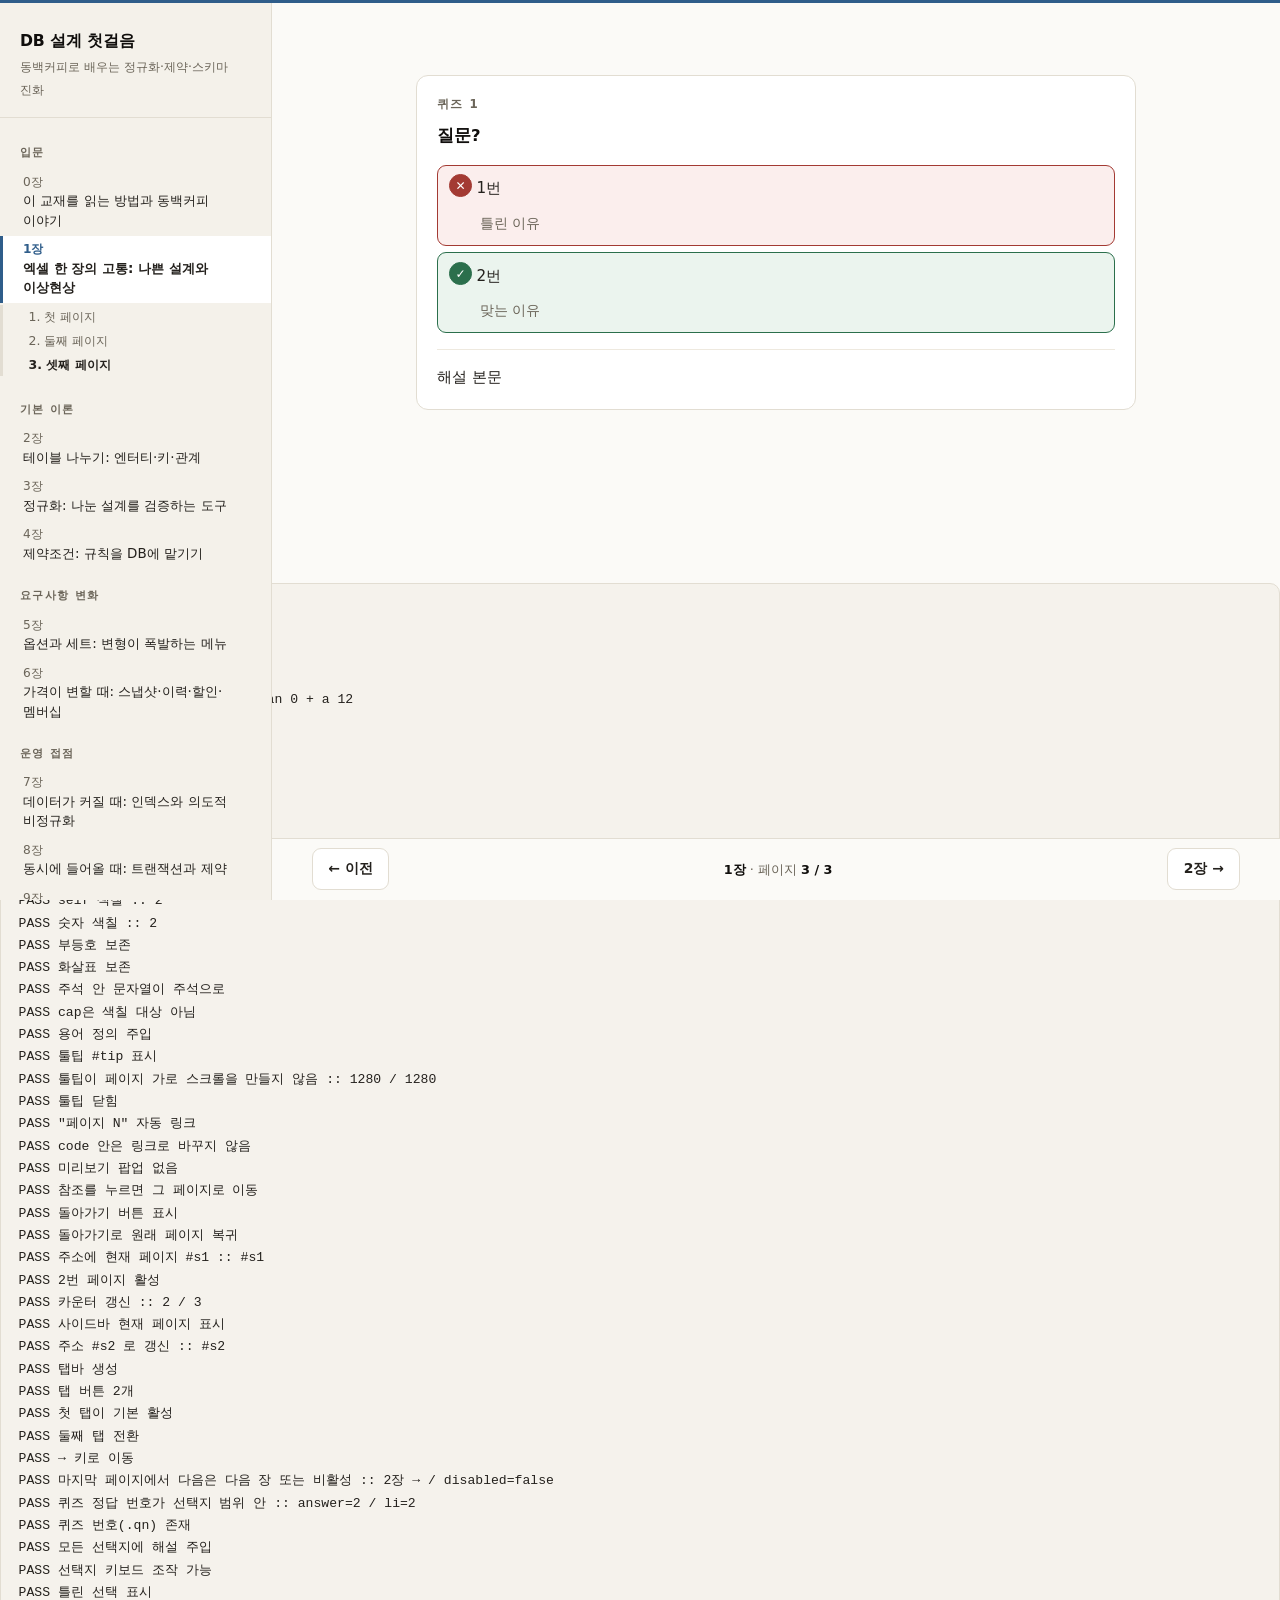
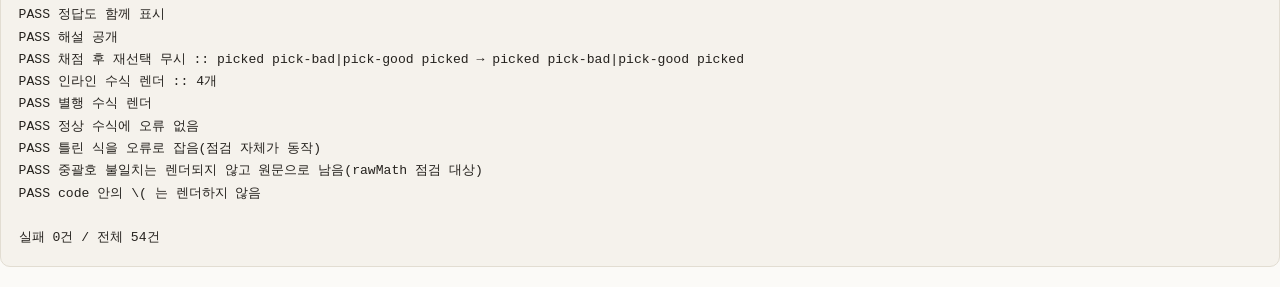
==== commit d25525a4: "런타임·점검 파일을 최신 기준으로 동기화 — 수식(KaTeX) 자산과 퀴즈·수식 점검 추가 규칙·빚·버전 번호 툴팁과 SQL 주석 하이라이트는 교재 고유 확장으로 유지한다." ====
--- a/authoring/_smoke.html
+++ b/authoring/_smoke.html
@@ -1,15 +1,23 @@
 <!DOCTYPE html>
-<html lang="ko" data-chapter="ch00">
+<html lang="ko" data-chapter="ch01">
 <head>
 <meta charset="utf-8">
 <title>smoke — 런타임 점검</title>
+<link rel="stylesheet" href="../docs/assets/katex/katex.min.css">
 <link rel="stylesheet" href="../docs/assets/book.css">
 </head>
 <body>
 <main id="book"><div class="inner">
   <section class="screen" data-title="첫 페이지">
     <h1>첫 페이지</h1>
-    <p>점선 용어 <span class="term" data-term="_smoke">용어</span> 확인.</p>
+    <p>점선 용어 <span class="term" data-term="_smoke">용어</span> 확인. 참조는 페이지 2, 코드 안 <code>페이지 3</code>은 그대로.</p>
+    <div id="m-ok">
+      <p>수식: \(x^{(1)} = (3, 3)\), \(\lVert a\rVert &lt; \sqrt{2}\), \(\text{모든 } i\).</p>
+      <p style="text-align:center">\[\sum_{i=1}^{n} \alpha^{(i)} y^{(i)} = 0\]</p>
+    </div>
+    <p id="m-bad">일부러 틀린 식: \(\undefinedcmd\)</p>
+    <p id="m-raw">중괄호가 안 닫힌 식: \(\frac{1\)</p>
+    <p id="m-code">코드 안은 그대로: <code>\(x\)</code></p>
 <pre><span class="cap"># cap.py</span><code>def place(self, x: int) -&gt; None:
     # 주석 "가짜문자열" 아님
     if x &lt; 3000:
@@ -35,8 +43,39 @@
     </div>
   </section>
 </div></main>
+<script src="../docs/assets/katex/katex.min.js"></script>
+<script src="../docs/assets/katex/auto-render.min.js"></script>
+<script src="../docs/assets/math.js"></script>
 <script src="../docs/assets/book.js"></script>
 <script>
+/* shared/quiz.smoke.js 의 사본 — 고치면 양쪽 */
+function quizSmoke(ok, quiz) {
+  var opts = quiz.querySelectorAll('ol.options > li');
+  var answer = parseInt(quiz.dataset.answer, 10);
+  var qn = quiz.querySelector('.qn');
+  ok('퀴즈 정답 번호가 선택지 범위 안', answer >= 1 && answer <= opts.length, 'answer=' + quiz.dataset.answer + ' / li=' + opts.length);
+  ok('퀴즈 번호(.qn) 존재', !!qn && qn.textContent.length > 0);
+  var whyOk = true, keyOk = true;
+  Array.prototype.forEach.call(opts, function (li) {
+    var why = li.querySelector('.why');
+    if (!li.dataset.why || !why || why.textContent !== li.dataset.why) whyOk = false;
+    if (li.getAttribute('tabindex') !== '0' || li.getAttribute('role') !== 'button') keyOk = false;
+  });
+  ok('모든 선택지에 해설 주입', whyOk);
+  ok('선택지 키보드 조작 가능', keyOk);
+  if (!(answer >= 1 && answer <= opts.length)) return;
+
+  var wrong = answer === 1 ? 1 : 0;   // 정답이 아닌 첫 선택지(0-기반)
+  opts[wrong].dispatchEvent(new KeyboardEvent('keydown', { key: 'Enter', bubbles: true }));
+  ok('틀린 선택 표시', opts[wrong].classList.contains('pick-bad'));
+  ok('정답도 함께 표시', opts[answer - 1].classList.contains('pick-good'));
+  ok('해설 공개', quiz.classList.contains('done'));
+  var before = Array.prototype.map.call(opts, function (li) { return li.className; }).join('|');
+  Array.prototype.forEach.call(opts, function (li) { li.click(); });
+  var after = Array.prototype.map.call(opts, function (li) { return li.className; }).join('|');
+  ok('채점 후 재선택 무시', before === after, before + ' → ' + after);
+}
+
 window.addEventListener('load', function () {
   var out = [];
   function ok(name, cond, extra) { out.push((cond ? 'PASS ' : 'FAIL ') + name + (extra ? ' :: ' + extra : '')); }
@@ -72,12 +111,33 @@
   // 용어 툴팁
   var term = document.querySelector('.term');
   ok('용어 정의 주입', (term.getAttribute('data-def') || '').indexOf('스모크 점검용') > -1);
+  term.dispatchEvent(new MouseEvent('mouseover', { bubbles: true }));
+  var tip = document.getElementById('tip');
+  ok('툴팁 #tip 표시', !!tip && tip.classList.contains('on') && tip.textContent.indexOf('스모크 점검용') > -1);
+  ok('툴팁이 페이지 가로 스크롤을 만들지 않음', document.documentElement.scrollWidth <= document.documentElement.clientWidth,
+     document.documentElement.scrollWidth + ' / ' + document.documentElement.clientWidth);
+  term.dispatchEvent(new MouseEvent('mouseout', { bubbles: true }));
+  ok('툴팁 닫힘', !!tip && !tip.classList.contains('on'));
+
+  // 페이지 참조 링크 — 같은 장은 바로 이동하고 돌아가기 버튼이 뜬다
+  var xref = screens[0].querySelector('a.xref[data-screen]');
+  ok('"페이지 N" 자동 링크', !!xref && xref.textContent === '페이지 2' && xref.getAttribute('href') === '#s2');
+  ok('code 안은 링크로 바꾸지 않음', !screens[0].querySelector('code a.xref'));
+  ok('미리보기 팝업 없음', !document.getElementById('xpop'));
+  if (xref) xref.click();
+  ok('참조를 누르면 그 페이지로 이동', screens[1].classList.contains('is-active') && !screens[0].classList.contains('is-active'));
+  var xback = document.getElementById('xback');
+  ok('돌아가기 버튼 표시', !!xback && xback.classList.contains('on') && xback.textContent.indexOf('페이지 1') > -1);
+  if (xback) xback.querySelector('a').click();
+  ok('돌아가기로 원래 페이지 복귀', screens[0].classList.contains('is-active') && !xback.classList.contains('on'));
+  ok('주소에 현재 페이지 #s1', location.hash === '#s1', location.hash);
 
   // 다음 페이지 이동
   nav.querySelector('#next').click();
   ok('2번 페이지 활성', screens[1].classList.contains('is-active') && !screens[0].classList.contains('is-active'));
   ok('카운터 갱신', nav.querySelector('.cnt').textContent === '2 / 3', nav.querySelector('.cnt').textContent);
   ok('사이드바 현재 페이지 표시', toc.querySelectorAll('ol.screens > li')[1].classList.contains('on'));
+  ok('주소 #s2 로 갱신', location.hash === '#s2', location.hash);
 
   // 탭
   var tabs = document.querySelector('.tabs');
@@ -92,17 +152,18 @@
   ok('→ 키로 이동', screens[2].classList.contains('is-active'));
   ok('마지막 페이지에서 다음은 다음 장 또는 비활성', nav.querySelector('#next').disabled || nav.querySelector('#next').textContent !== '다음 →', nav.querySelector('#next').textContent + ' / disabled=' + nav.querySelector('#next').disabled);
 
-  // 퀴즈 (틀린 답 선택)
-  var quiz = document.querySelector('.quiz');
-  var opts = quiz.querySelectorAll('ol.options > li');
-  ok('퀴즈 번호 자동 부여', quiz.querySelector('.qn').textContent === '퀴즈 1', quiz.querySelector('.qn').textContent);
-  ok('선택지 해설 주입', opts[0].querySelector('.why').textContent === '틀린 이유');
-  opts[0].click();
-  ok('틀린 선택 표시', opts[0].classList.contains('pick-bad'));
-  ok('정답도 함께 표시', opts[1].classList.contains('pick-good'));
-  ok('해설 공개', quiz.classList.contains('done'));
-  opts[1].click();
-  ok('채점 후 재선택 무시', !opts[1].classList.contains('picked') || opts[1].classList.contains('pick-good'));
+  // 퀴즈 — shared/quiz.smoke.js 의 quizSmoke 사본(틀린 답 선택 → 채점 → 재선택 무시)
+  quizSmoke(ok, document.querySelector('.quiz'));
+
+  // 수식 (KaTeX) — 오류는 .katex-error(구문 오류) 또는 빨간 글자(정의되지 않은 명령)로 나타난다
+  var KATEX_ERR = '.katex-error, .katex-html [style*="rgb(204, 0, 0)"]';
+  var mok = document.getElementById('m-ok');
+  ok('인라인 수식 렌더', mok.querySelectorAll('.katex').length >= 4, mok.querySelectorAll('.katex').length + '개');
+  ok('별행 수식 렌더', mok.querySelectorAll('.katex-display').length === 1);
+  ok('정상 수식에 오류 없음', mok.querySelectorAll(KATEX_ERR).length === 0);
+  ok('틀린 식을 오류로 잡음(점검 자체가 동작)', document.querySelectorAll('#m-bad .katex-error, #m-bad .katex-html [style*="rgb(204, 0, 0)"]').length >= 1);
+  ok('중괄호 불일치는 렌더되지 않고 원문으로 남음(rawMath 점검 대상)', document.querySelectorAll('#m-raw .katex').length === 0 && document.getElementById('m-raw').textContent.indexOf('\\(') >= 0);
+  ok('code 안의 \\( 는 렌더하지 않음', document.querySelectorAll('#m-code .katex').length === 0 && document.querySelector('#m-code code').textContent === '\\(x\\)');
 
   var box = document.createElement('pre');
   box.id = 'test-out';
--- a/docs/assets/book.css
+++ b/docs/assets/book.css
@@ -215,6 +215,7 @@
   font-size: .76rem; font-weight: 700; letter-spacing: .1em;
   text-transform: uppercase; margin: 0 0 .45rem; color: var(--muted);
 }
+.box .box-t .katex { text-transform: none; letter-spacing: normal; }
 .box.note { border-left: 4px solid var(--accent); background: var(--accent-bg); }
 .box.note .box-t { color: var(--accent); }
 .box.warn { border-left: 4px solid var(--warn); background: var(--warn-bg); }
@@ -520,3 +521,7 @@
   pre { white-space: pre-wrap; }
   body { font-size: 11pt; }
 }
+
+/* 수식 (KaTeX) */
+.katex { font-size: 1.08em; }
+.katex-display { margin: .9rem 0; overflow-x: auto; overflow-y: hidden; }
